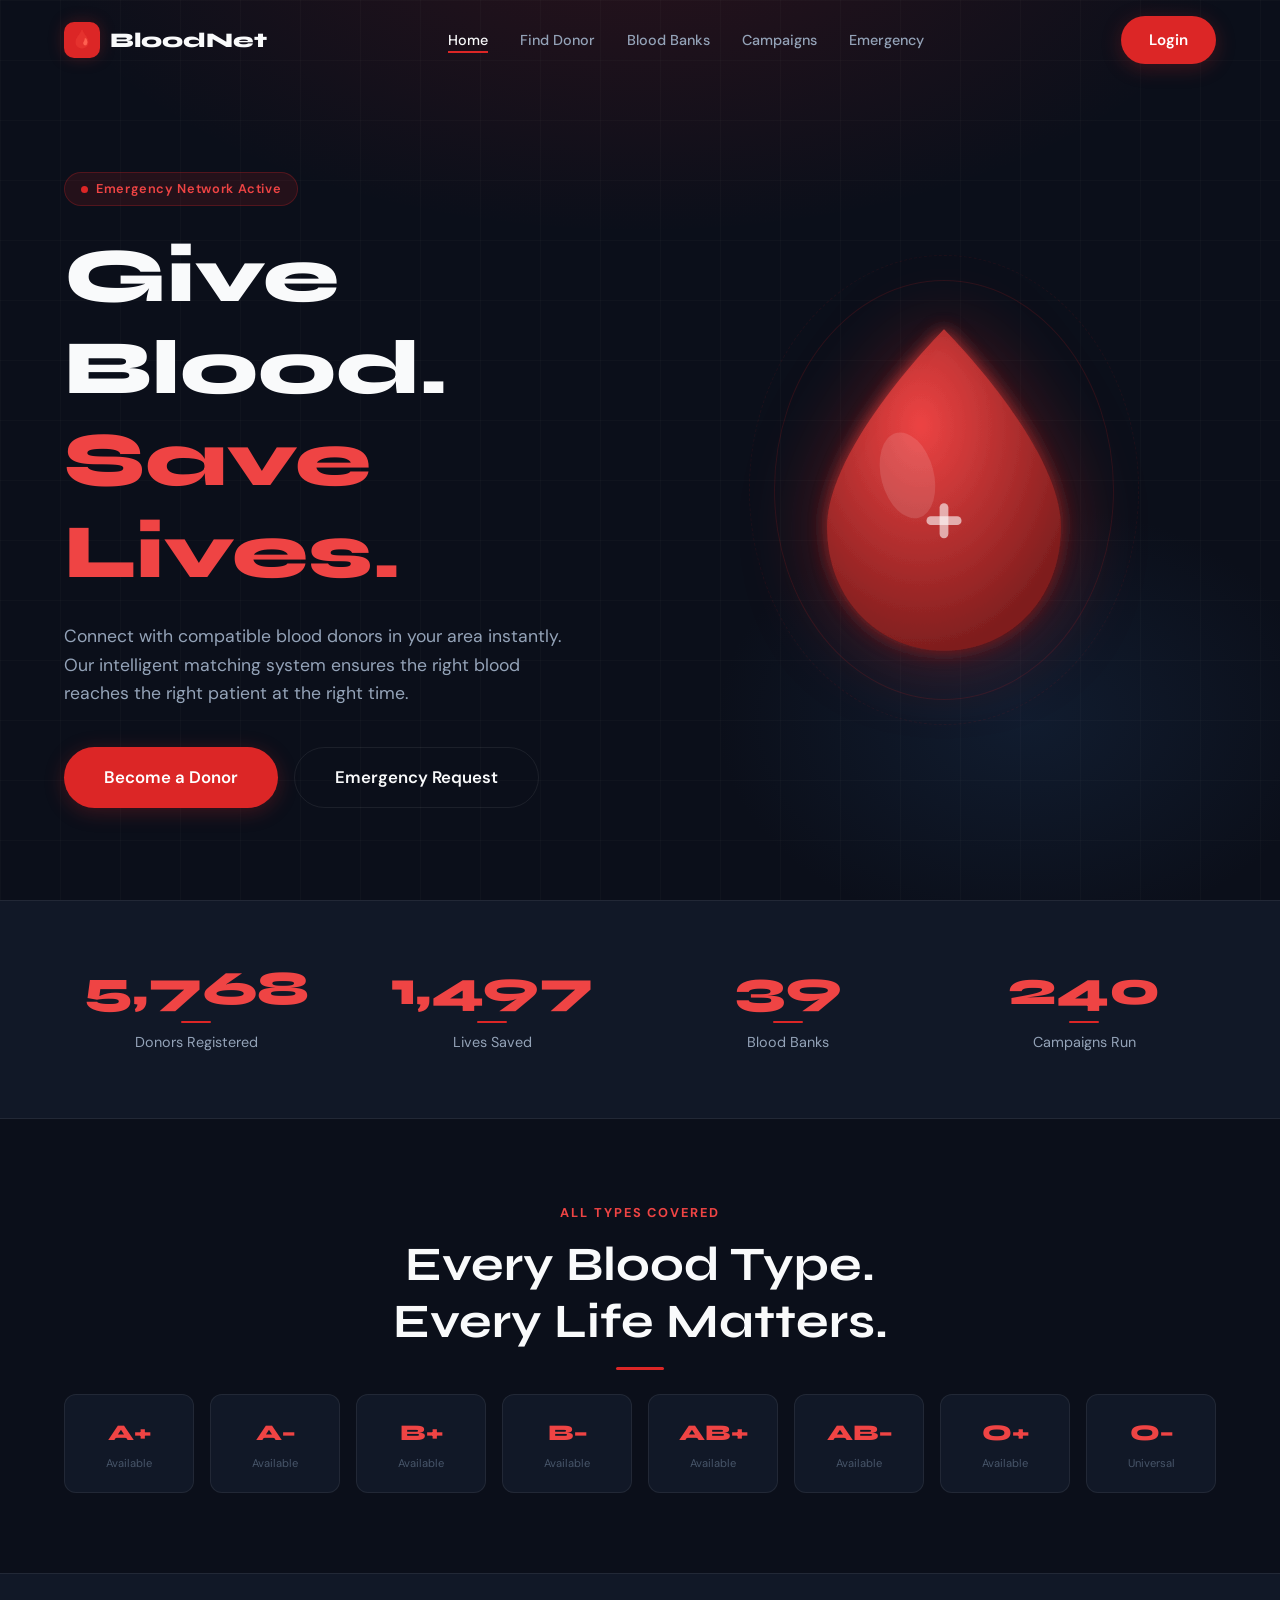
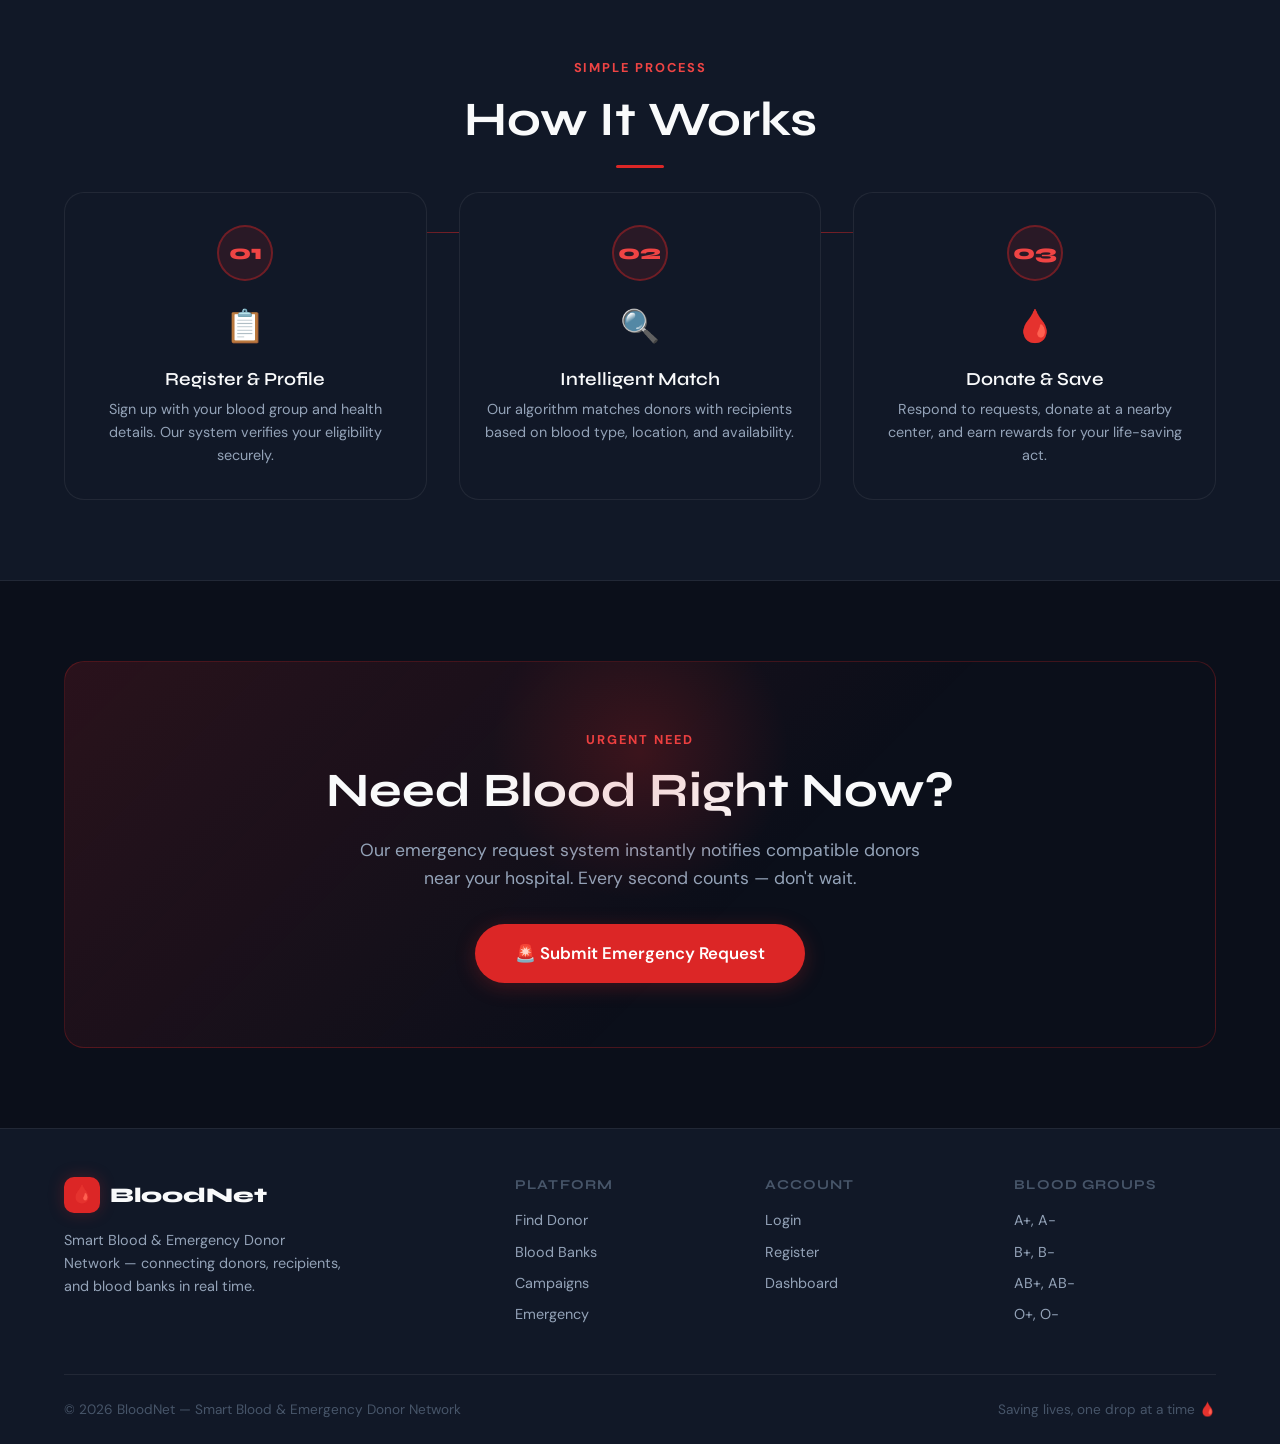
==== public/index.html @ 84cc7db5 "Update: FronteEnd File Pushed" ====
<!DOCTYPE html>
<html lang="en">
<head>
  <meta charset="UTF-8">
  <meta name="viewport" content="width=device-width, initial-scale=1.0">
  <title>Smart Blood &amp; Emergency Donor Network</title>
  <link rel="stylesheet" href="css/style.css">
  <style>
    /* ── Hero ──────────────────────────────────────────────── */
    .hero {
      min-height: 100vh;
      display: flex;
      align-items: center;
      position: relative;
      overflow: hidden;
      padding-top: 5rem;
    }
    .hero__bg {
      position: absolute;
      inset: 0;
      background:
        radial-gradient(ellipse 80% 60% at 50% -10%, rgba(220,38,38,0.15) 0%, transparent 60%),
        radial-gradient(ellipse 40% 40% at 80% 80%, rgba(30,58,95,0.3) 0%, transparent 60%);
      pointer-events: none;
    }
    .hero__grid-overlay {
      position: absolute;
      inset: 0;
      background-image:
        linear-gradient(rgba(255,255,255,0.02) 1px, transparent 1px),
        linear-gradient(90deg, rgba(255,255,255,0.02) 1px, transparent 1px);
      background-size: 60px 60px;
      pointer-events: none;
    }
    .hero__inner {
      position: relative;
      display: grid;
      grid-template-columns: 1fr 1fr;
      gap: 4rem;
      align-items: center;
      max-width: 1200px;
      margin: 0 auto;
      padding: 0 1.5rem;
      width: 100%;
    }
    .hero__eyebrow {
      display: inline-flex;
      align-items: center;
      gap: 0.5rem;
      background: var(--crimson-dim);
      border: 1px solid rgba(220,38,38,0.25);
      border-radius: 50px;
      padding: 0.35rem 1rem;
      font-size: 0.8rem;
      font-weight: 600;
      color: var(--crimson-light);
      letter-spacing: 0.05em;
      margin-bottom: 1.5rem;
    }
    .hero__eyebrow-dot {
      width: 7px; height: 7px;
      background: var(--crimson);
      border-radius: 50%;
      animation: blink 1.5s ease-in-out infinite;
    }
    @keyframes blink {
      0%, 100% { opacity: 1; }
      50%       { opacity: 0.3; }
    }
    .hero__title {
      margin-bottom: 1.5rem;
    }
    .hero__title span {
      color: var(--crimson-light);
      position: relative;
    }
    .hero__subtitle {
      font-size: 1.1rem;
      color: var(--white-dim);
      max-width: 500px;
      margin-bottom: 2.5rem;
    }
    .hero__actions {
      display: flex;
      gap: 1rem;
      flex-wrap: wrap;
    }
    .hero__visual {
      display: flex;
      justify-content: center;
      align-items: center;
    }
    .blood-drop-wrap {
      position: relative;
      width: 300px;
      height: 380px;
    }
    .blood-drop-svg {
      width: 100%;
      height: 100%;
      filter: drop-shadow(0 0 40px rgba(220, 38, 38, 0.4));
      animation: float 4s ease-in-out infinite;
    }
    @keyframes float {
      0%, 100% { transform: translateY(0); }
      50%       { transform: translateY(-18px); }
    }
    .blood-drop-ring {
      position: absolute;
      inset: -20px;
      border: 1px solid rgba(220,38,38,0.15);
      border-radius: 50%;
      animation: spin-slow 20s linear infinite;
    }
    .blood-drop-ring-2 {
      position: absolute;
      inset: -45px;
      border: 1px dashed rgba(220,38,38,0.08);
      border-radius: 50%;
      animation: spin-slow 35s linear infinite reverse;
    }
    @keyframes spin-slow { to { transform: rotate(360deg); } }

    /* ── Stats Section ─────────────────────────────────────── */
    .stats-section {
      background: var(--bg-card);
      border-top: 1px solid var(--border-glass);
      border-bottom: 1px solid var(--border-glass);
      padding: 4rem 0;
    }
    .stats-grid {
      display: grid;
      grid-template-columns: repeat(4, 1fr);
      gap: 2rem;
      text-align: center;
    }
    .stat-item__number {
      font-family: var(--font-display);
      font-size: clamp(2rem, 4vw, 3rem);
      font-weight: 800;
      color: var(--crimson-light);
      line-height: 1;
    }
    .stat-item__label {
      font-size: 0.9rem;
      color: var(--white-dim);
      margin-top: 0.5rem;
    }
    .stat-item__divider {
      width: 30px;
      height: 2px;
      background: var(--crimson);
      margin: 0.5rem auto;
      border-radius: 2px;
    }

    /* ── How It Works ──────────────────────────────────────── */
    .steps-grid {
      display: grid;
      grid-template-columns: repeat(3, 1fr);
      gap: 2rem;
      position: relative;
    }
    .steps-grid::before {
      content: '';
      position: absolute;
      top: 40px;
      left: calc(16.66% + 1rem);
      right: calc(16.66% + 1rem);
      height: 1px;
      background: linear-gradient(90deg, transparent, var(--crimson), transparent);
    }
    .step-card {
      text-align: center;
      padding: 2rem 1.5rem;
      background: var(--bg-card);
      border: 1px solid var(--border-glass);
      border-radius: var(--radius-lg);
      position: relative;
      transition: var(--transition);
    }
    .step-card:hover {
      border-color: rgba(220,38,38,0.3);
      transform: translateY(-6px);
      box-shadow: var(--shadow-glow);
    }
    .step-card__number {
      width: 56px;
      height: 56px;
      background: var(--crimson-dim);
      border: 2px solid rgba(220,38,38,0.4);
      border-radius: 50%;
      display: flex;
      align-items: center;
      justify-content: center;
      font-family: var(--font-display);
      font-size: 1.3rem;
      font-weight: 800;
      color: var(--crimson-light);
      margin: 0 auto 1.25rem;
    }
    .step-card__icon {
      font-size: 2rem;
      margin-bottom: 1rem;
    }
    .step-card h3 { margin-bottom: 0.5rem; font-size: 1.15rem; }
    .step-card p  { font-size: 0.9rem; }

    /* ── Emergency CTA ─────────────────────────────────────── */
    .emergency-cta {
      background: linear-gradient(135deg, rgba(220,38,38,0.15) 0%, rgba(17,24,39,0) 60%);
      border: 1px solid rgba(220,38,38,0.25);
      border-radius: var(--radius-lg);
      padding: 4rem;
      text-align: center;
      position: relative;
      overflow: hidden;
    }
    .emergency-cta::before {
      content: '';
      position: absolute;
      top: -60px; left: 50%;
      transform: translateX(-50%);
      width: 300px; height: 300px;
      background: radial-gradient(circle, rgba(220,38,38,0.2) 0%, transparent 70%);
      pointer-events: none;
    }
    .emergency-cta h2 { margin-bottom: 1rem; }
    .emergency-cta p  { margin-bottom: 2rem; }

    /* ── Blood Types ───────────────────────────────────────── */
    .blood-types-grid {
      display: grid;
      grid-template-columns: repeat(8, 1fr);
      gap: 1rem;
    }
    .blood-type-card {
      background: var(--bg-card);
      border: 1px solid var(--border-glass);
      border-radius: var(--radius);
      padding: 1.25rem 0.5rem;
      text-align: center;
      transition: var(--transition);
      cursor: default;
    }
    .blood-type-card:hover {
      border-color: var(--crimson);
      background: var(--crimson-dim);
      transform: translateY(-4px);
    }
    .blood-type-card__type {
      font-family: var(--font-display);
      font-size: 1.4rem;
      font-weight: 800;
      color: var(--crimson-light);
    }
    .blood-type-card__label {
      font-size: 0.7rem;
      color: var(--white-muted);
      margin-top: 0.25rem;
    }

    /* Responsive */
    @media (max-width: 1024px) {
      .blood-types-grid { grid-template-columns: repeat(4, 1fr); }
      .stats-grid { grid-template-columns: repeat(2, 1fr); }
      .steps-grid::before { display: none; }
    }
    @media (max-width: 768px) {
      .hero__inner { grid-template-columns: 1fr; text-align: center; }
      .hero__subtitle { margin: 0 auto 2.5rem; }
      .hero__actions { justify-content: center; }
      .hero__visual { display: none; }
      .blood-types-grid { grid-template-columns: repeat(4, 1fr); }
      .steps-grid { grid-template-columns: 1fr; }
      .emergency-cta { padding: 2.5rem 1.5rem; }
    }
    @media (max-width: 480px) {
      .blood-types-grid { grid-template-columns: repeat(2, 1fr); }
      .stats-grid { grid-template-columns: 1fr 1fr; }
    }
  </style>
</head>
<body>

  <!-- ── Navbar ──────────────────────────────────────────────── -->
  <nav class="navbar">
    <div class="navbar__inner">
      <a href="index.html" class="navbar__logo">
        <div class="navbar__logo-icon">🩸</div>
        BloodNet
      </a>
      <ul class="navbar__links">
        <li><a href="index.html" class="active">Home</a></li>
        <li><a href="find-donor.html">Find Donor</a></li>
        <li><a href="blood-banks.html">Blood Banks</a></li>
        <li><a href="campaigns.html">Campaigns</a></li>
        <li><a href="emergency.html">Emergency</a></li>
      </ul>
      <a href="login.html" class="btn btn-primary navbar__cta">Login</a>
      <div class="navbar__hamburger" id="hamburger">
        <span></span><span></span><span></span>
      </div>
    </div>
  </nav>

  <!-- ── Mobile Nav ──────────────────────────────────────────── -->
  <div class="mobile-nav" id="mobileNav">
    <button class="mobile-nav__close" id="mobileClose">✕</button>
    <a href="index.html">Home</a>
    <a href="find-donor.html">Find Donor</a>
    <a href="blood-banks.html">Blood Banks</a>
    <a href="campaigns.html">Campaigns</a>
    <a href="emergency.html">Emergency</a>
    <a href="login.html" class="btn btn-primary">Login</a>
  </div>

  <!-- ── Hero ────────────────────────────────────────────────── -->
  <section class="hero">
    <div class="hero__bg"></div>
    <div class="hero__grid-overlay"></div>
    <div class="hero__inner">
      <div class="hero__content">
        <div class="hero__eyebrow">
          <span class="hero__eyebrow-dot"></span>
          Emergency Network Active
        </div>
        <h1 class="hero__title">
          Give Blood.<br>
          <span>Save Lives.</span>
        </h1>
        <p class="hero__subtitle">
          Connect with compatible blood donors in your area instantly. Our intelligent
          matching system ensures the right blood reaches the right patient at the right time.
        </p>
        <div class="hero__actions">
          <a href="login.html" class="btn btn-primary btn-lg btn-pulse">Become a Donor</a>
          <a href="emergency.html" class="btn btn-outline btn-lg">Emergency Request</a>
        </div>
      </div>
      <div class="hero__visual">
        <div class="blood-drop-wrap">
          <div class="blood-drop-ring"></div>
          <div class="blood-drop-ring-2"></div>
          <svg class="blood-drop-svg" viewBox="0 0 200 260" fill="none" xmlns="http://www.w3.org/2000/svg">
            <defs>
              <radialGradient id="dropGrad" cx="40%" cy="30%" r="70%">
                <stop offset="0%" stop-color="#ef4444" stop-opacity="0.9"/>
                <stop offset="100%" stop-color="#7f1d1d" stop-opacity="1"/>
              </radialGradient>
              <filter id="glow">
                <feGaussianBlur stdDeviation="6" result="coloredBlur"/>
                <feMerge><feMergeNode in="coloredBlur"/><feMergeNode in="SourceGraphic"/></feMerge>
              </filter>
            </defs>
            <!-- Drop shape -->
            <path d="M100 20 C100 20, 20 100, 20 155 C20 207, 57 240, 100 240 C143 240, 180 207, 180 155 C180 100, 100 20, 100 20 Z"
                  fill="url(#dropGrad)" filter="url(#glow)"/>
            <!-- Highlight -->
            <ellipse cx="75" cy="120" rx="18" ry="30" fill="white" fill-opacity="0.12" transform="rotate(-15 75 120)"/>
            <!-- Cross symbol -->
            <rect x="88" y="148" width="24" height="6" rx="3" fill="white" fill-opacity="0.6"/>
            <rect x="97" y="139" width="6" height="24" rx="3" fill="white" fill-opacity="0.6"/>
          </svg>
        </div>
      </div>
    </div>
  </section>

  <!-- ── Live Stats ───────────────────────────────────────────── -->
  <section class="stats-section">
    <div class="container">
      <div class="stats-grid">
        <div class="stat-item reveal">
          <div class="stat-item__number" data-target="12480">0</div>
          <div class="stat-item__divider"></div>
          <div class="stat-item__label">Donors Registered</div>
        </div>
        <div class="stat-item reveal reveal-delay-1">
          <div class="stat-item__number" data-target="3240">0</div>
          <div class="stat-item__divider"></div>
          <div class="stat-item__label">Lives Saved</div>
        </div>
        <div class="stat-item reveal reveal-delay-2">
          <div class="stat-item__number" data-target="86">0</div>
          <div class="stat-item__divider"></div>
          <div class="stat-item__label">Blood Banks</div>
        </div>
        <div class="stat-item reveal reveal-delay-3">
          <div class="stat-item__number" data-target="520">0</div>
          <div class="stat-item__divider"></div>
          <div class="stat-item__label">Campaigns Run</div>
        </div>
      </div>
    </div>
  </section>

  <!-- ── Blood Types ──────────────────────────────────────────── -->
  <section class="section">
    <div class="container">
      <div class="text-center mb-3">
        <span class="section-label">All Types Covered</span>
        <h2 class="section-title">Every Blood Type.<br>Every Life Matters.</h2>
        <div class="divider divider-center"></div>
      </div>
      <div class="blood-types-grid">
        <div class="blood-type-card reveal">
          <div class="blood-type-card__type">A+</div>
          <div class="blood-type-card__label">Available</div>
        </div>
        <div class="blood-type-card reveal reveal-delay-1">
          <div class="blood-type-card__type">A−</div>
          <div class="blood-type-card__label">Available</div>
        </div>
        <div class="blood-type-card reveal reveal-delay-2">
          <div class="blood-type-card__type">B+</div>
          <div class="blood-type-card__label">Available</div>
        </div>
        <div class="blood-type-card reveal reveal-delay-3">
          <div class="blood-type-card__type">B−</div>
          <div class="blood-type-card__label">Available</div>
        </div>
        <div class="blood-type-card reveal">
          <div class="blood-type-card__type">AB+</div>
          <div class="blood-type-card__label">Available</div>
        </div>
        <div class="blood-type-card reveal reveal-delay-1">
          <div class="blood-type-card__type">AB−</div>
          <div class="blood-type-card__label">Available</div>
        </div>
        <div class="blood-type-card reveal reveal-delay-2">
          <div class="blood-type-card__type">O+</div>
          <div class="blood-type-card__label">Available</div>
        </div>
        <div class="blood-type-card reveal reveal-delay-3">
          <div class="blood-type-card__type">O−</div>
          <div class="blood-type-card__label">Universal</div>
        </div>
      </div>
    </div>
  </section>

  <!-- ── How It Works ─────────────────────────────────────────── -->
  <section class="section" style="background: var(--bg-card); border-top: 1px solid var(--border-glass); border-bottom: 1px solid var(--border-glass);">
    <div class="container">
      <div class="text-center mb-3">
        <span class="section-label">Simple Process</span>
        <h2 class="section-title">How It Works</h2>
        <div class="divider divider-center"></div>
      </div>
      <div class="steps-grid">
        <div class="step-card reveal">
          <div class="step-card__number">01</div>
          <div class="step-card__icon">📋</div>
          <h3>Register &amp; Profile</h3>
          <p>Sign up with your blood group and health details. Our system verifies your eligibility securely.</p>
        </div>
        <div class="step-card reveal reveal-delay-2">
          <div class="step-card__number">02</div>
          <div class="step-card__icon">🔍</div>
          <h3>Intelligent Match</h3>
          <p>Our algorithm matches donors with recipients based on blood type, location, and availability.</p>
        </div>
        <div class="step-card reveal reveal-delay-4">
          <div class="step-card__number">03</div>
          <div class="step-card__icon">🩸</div>
          <h3>Donate &amp; Save</h3>
          <p>Respond to requests, donate at a nearby center, and earn rewards for your life-saving act.</p>
        </div>
      </div>
    </div>
  </section>

  <!-- ── Emergency CTA ────────────────────────────────────────── -->
  <section class="section">
    <div class="container">
      <div class="emergency-cta reveal">
        <span class="section-label">Urgent Need</span>
        <h2>Need Blood Right Now?</h2>
        <p class="section-subtitle" style="margin: 0 auto 2rem;">
          Our emergency request system instantly notifies compatible donors near your hospital.
          Every second counts — don't wait.
        </p>
        <a href="emergency.html" class="btn btn-primary btn-lg btn-pulse">
          🚨 Submit Emergency Request
        </a>
      </div>
    </div>
  </section>

  <!-- ── Footer ───────────────────────────────────────────────── -->
  <footer class="footer">
    <div class="container">
      <div class="footer__grid">
        <div class="footer__brand">
          <div class="navbar__logo" style="margin-bottom: 1rem;">
            <div class="navbar__logo-icon">🩸</div>
            BloodNet
          </div>
          <p>Smart Blood &amp; Emergency Donor Network — connecting donors, recipients, and blood banks in real time.</p>
        </div>
        <div class="footer__col">
          <h4>Platform</h4>
          <a href="find-donor.html">Find Donor</a>
          <a href="blood-banks.html">Blood Banks</a>
          <a href="campaigns.html">Campaigns</a>
          <a href="emergency.html">Emergency</a>
        </div>
        <div class="footer__col">
          <h4>Account</h4>
          <a href="login.html">Login</a>
          <a href="login.html#register">Register</a>
          <a href="dashboard.html">Dashboard</a>
        </div>
        <div class="footer__col">
          <h4>Blood Groups</h4>
          <a href="find-donor.html">A+, A−</a>
          <a href="find-donor.html">B+, B−</a>
          <a href="find-donor.html">AB+, AB−</a>
          <a href="find-donor.html">O+, O−</a>
        </div>
      </div>
      <div class="footer__bottom">
        <span>© 2026 BloodNet — Smart Blood &amp; Emergency Donor Network</span>
        <span>Saving lives, one drop at a time 🩸</span>
      </div>
    </div>
  </footer>

  <script src="js/main.js"></script>
</body>
</html>
---- public/css/style.css ----
/* ============================================================
   SMART BLOOD DONOR SYSTEM — Global Stylesheet
   Dark theme: navy/charcoal base, crimson accent, clean whites
   ============================================================ */

@import url('https://fonts.googleapis.com/css2?family=Syne:wght@400;600;700;800&family=DM+Sans:wght@300;400;500;600&display=swap');

/* ── CSS Variables ─────────────────────────────────────────── */
:root {
  --bg-base:       #0b0f1a;
  --bg-card:       #111827;
  --bg-card-2:     #161d2e;
  --bg-glass:      rgba(17, 24, 39, 0.7);
  --border-glass:  rgba(255, 255, 255, 0.07);
  --crimson:       #dc2626;
  --crimson-light: #ef4444;
  --crimson-glow:  rgba(220, 38, 38, 0.25);
  --crimson-dim:   rgba(220, 38, 38, 0.12);
  --navy:          #1e3a5f;
  --white:         #f9fafb;
  --white-dim:     #94a3b8;
  --white-muted:   #475569;
  --success:       #10b981;
  --warning:       #f59e0b;
  --font-display:  'Syne', sans-serif;
  --font-body:     'DM Sans', sans-serif;
  --radius:        12px;
  --radius-lg:     20px;
  --transition:    all 0.3s cubic-bezier(0.4, 0, 0.2, 1);
  --shadow-card:   0 4px 24px rgba(0, 0, 0, 0.4);
  --shadow-glow:   0 0 40px rgba(220, 38, 38, 0.2);
}

/* ── Reset ─────────────────────────────────────────────────── */
*, *::before, *::after { box-sizing: border-box; margin: 0; padding: 0; }
html { scroll-behavior: smooth; font-size: 16px; }
body {
  font-family: var(--font-body);
  background: var(--bg-base);
  color: var(--white);
  line-height: 1.6;
  overflow-x: hidden;
}
img { max-width: 100%; display: block; }
a { color: inherit; text-decoration: none; }
ul { list-style: none; }
button { cursor: pointer; border: none; background: none; font-family: inherit; }
input, select, textarea { font-family: inherit; }

/* ── Typography ────────────────────────────────────────────── */
h1, h2, h3, h4, h5 { font-family: var(--font-display); line-height: 1.2; }
h1 { font-size: clamp(2.5rem, 6vw, 5rem); font-weight: 800; }
h2 { font-size: clamp(1.8rem, 4vw, 3rem); font-weight: 700; }
h3 { font-size: clamp(1.2rem, 2.5vw, 1.8rem); font-weight: 600; }
p  { color: var(--white-dim); }

.text-crimson { color: var(--crimson-light); }
.text-muted   { color: var(--white-muted); }
.text-center  { text-align: center; }

/* ── Layout Utilities ──────────────────────────────────────── */
.container {
  max-width: 1200px;
  margin: 0 auto;
  padding: 0 1.5rem;
}
.section { padding: 5rem 0; }
.section-sm { padding: 3rem 0; }
.grid-2 { display: grid; grid-template-columns: repeat(2, 1fr); gap: 2rem; }
.grid-3 { display: grid; grid-template-columns: repeat(3, 1fr); gap: 2rem; }
.grid-4 { display: grid; grid-template-columns: repeat(4, 1fr); gap: 1.5rem; }
.flex    { display: flex; }
.flex-center { display: flex; align-items: center; justify-content: center; }
.flex-between { display: flex; align-items: center; justify-content: space-between; }
.gap-1 { gap: 0.5rem; }
.gap-2 { gap: 1rem; }
.gap-3 { gap: 1.5rem; }
.mt-1 { margin-top: 0.5rem; }
.mt-2 { margin-top: 1rem; }
.mt-3 { margin-top: 1.5rem; }
.mb-2 { margin-bottom: 1rem; }
.mb-3 { margin-bottom: 1.5rem; }

/* ── Glassmorphism Card ────────────────────────────────────── */
.glass-card {
  background: var(--bg-glass);
  backdrop-filter: blur(16px);
  -webkit-backdrop-filter: blur(16px);
  border: 1px solid var(--border-glass);
  border-radius: var(--radius-lg);
  padding: 2rem;
  transition: var(--transition);
}
.glass-card:hover {
  border-color: rgba(220, 38, 38, 0.3);
  box-shadow: var(--shadow-glow);
  transform: translateY(-4px);
}

/* ── Buttons ───────────────────────────────────────────────── */
.btn {
  display: inline-flex;
  align-items: center;
  gap: 0.5rem;
  padding: 0.75rem 1.75rem;
  border-radius: 50px;
  font-weight: 600;
  font-size: 0.95rem;
  transition: var(--transition);
  white-space: nowrap;
}
.btn-primary {
  background: var(--crimson);
  color: #fff;
  box-shadow: 0 4px 20px var(--crimson-glow);
}
.btn-primary:hover {
  background: var(--crimson-light);
  box-shadow: 0 6px 30px rgba(220, 38, 38, 0.5);
  transform: translateY(-2px);
}
.btn-outline {
  background: transparent;
  color: var(--white);
  border: 1.5px solid var(--border-glass);
}
.btn-outline:hover {
  border-color: var(--crimson-light);
  color: var(--crimson-light);
  background: var(--crimson-dim);
}
.btn-ghost {
  background: var(--crimson-dim);
  color: var(--crimson-light);
}
.btn-ghost:hover {
  background: var(--crimson-glow);
}
.btn-lg { padding: 1rem 2.5rem; font-size: 1.05rem; }
.btn-sm { padding: 0.5rem 1.2rem; font-size: 0.875rem; }

/* Pulse animation on CTA */
@keyframes pulse-ring {
  0%   { box-shadow: 0 0 0 0 rgba(220, 38, 38, 0.6); }
  70%  { box-shadow: 0 0 0 14px rgba(220, 38, 38, 0); }
  100% { box-shadow: 0 0 0 0 rgba(220, 38, 38, 0); }
}
.btn-pulse { animation: pulse-ring 2s infinite; }

/* ── Blood Group Badge ─────────────────────────────────────── */
.badge {
  display: inline-flex;
  align-items: center;
  padding: 0.25rem 0.75rem;
  border-radius: 50px;
  font-size: 0.8rem;
  font-weight: 700;
  font-family: var(--font-display);
}
.badge-blood {
  background: var(--crimson-dim);
  color: var(--crimson-light);
  border: 1px solid rgba(220, 38, 38, 0.3);
}
.badge-success {
  background: rgba(16, 185, 129, 0.12);
  color: var(--success);
  border: 1px solid rgba(16, 185, 129, 0.3);
}
.badge-warning {
  background: rgba(245, 158, 11, 0.12);
  color: var(--warning);
  border: 1px solid rgba(245, 158, 11, 0.3);
}

/* ── Section Heading ───────────────────────────────────────── */
.section-label {
  display: inline-block;
  font-size: 0.8rem;
  font-weight: 700;
  letter-spacing: 0.15em;
  text-transform: uppercase;
  color: var(--crimson-light);
  margin-bottom: 0.75rem;
}
.section-title {
  margin-bottom: 1rem;
}
.section-subtitle {
  color: var(--white-dim);
  font-size: 1.1rem;
  max-width: 560px;
}

/* ── Divider ───────────────────────────────────────────────── */
.divider {
  width: 48px;
  height: 3px;
  background: var(--crimson);
  border-radius: 2px;
  margin: 1rem 0 1.5rem;
}
.divider-center { margin: 1rem auto 1.5rem; }

/* ── Navbar ────────────────────────────────────────────────── */
.navbar {
  position: fixed;
  top: 0; left: 0; right: 0;
  z-index: 1000;
  padding: 1rem 0;
  transition: var(--transition);
}
.navbar.scrolled {
  background: rgba(11, 15, 26, 0.95);
  backdrop-filter: blur(20px);
  -webkit-backdrop-filter: blur(20px);
  border-bottom: 1px solid var(--border-glass);
  padding: 0.75rem 0;
}
.navbar__inner {
  display: flex;
  align-items: center;
  justify-content: space-between;
  max-width: 1200px;
  margin: 0 auto;
  padding: 0 1.5rem;
}
.navbar__logo {
  display: flex;
  align-items: center;
  gap: 0.6rem;
  font-family: var(--font-display);
  font-size: 1.3rem;
  font-weight: 800;
}
.navbar__logo-icon {
  width: 36px;
  height: 36px;
  background: var(--crimson);
  border-radius: 10px;
  display: flex;
  align-items: center;
  justify-content: center;
  font-size: 1.1rem;
  box-shadow: 0 0 16px var(--crimson-glow);
}
.navbar__links {
  display: flex;
  align-items: center;
  gap: 2rem;
}
.navbar__links a {
  font-size: 0.9rem;
  font-weight: 500;
  color: var(--white-dim);
  transition: var(--transition);
  position: relative;
}
.navbar__links a::after {
  content: '';
  position: absolute;
  bottom: -4px; left: 0;
  width: 0; height: 2px;
  background: var(--crimson);
  transition: width 0.3s ease;
}
.navbar__links a:hover,
.navbar__links a.active {
  color: var(--white);
}
.navbar__links a:hover::after,
.navbar__links a.active::after {
  width: 100%;
}
.navbar__cta { margin-left: 1rem; }
.navbar__hamburger {
  display: none;
  flex-direction: column;
  gap: 5px;
  padding: 6px;
  cursor: pointer;
}
.navbar__hamburger span {
  display: block;
  width: 24px;
  height: 2px;
  background: var(--white);
  border-radius: 2px;
  transition: var(--transition);
}
.navbar__hamburger.open span:nth-child(1) { transform: rotate(45deg) translate(5px, 5px); }
.navbar__hamburger.open span:nth-child(2) { opacity: 0; }
.navbar__hamburger.open span:nth-child(3) { transform: rotate(-45deg) translate(5px, -5px); }

/* ── Mobile Nav ────────────────────────────────────────────── */
.mobile-nav {
  display: none;
  position: fixed;
  top: 0; left: 0; right: 0; bottom: 0;
  background: var(--bg-base);
  z-index: 999;
  flex-direction: column;
  align-items: center;
  justify-content: center;
  gap: 2rem;
}
.mobile-nav.open { display: flex; }
.mobile-nav a {
  font-family: var(--font-display);
  font-size: 1.8rem;
  font-weight: 700;
  color: var(--white-dim);
  transition: var(--transition);
}
.mobile-nav a:hover { color: var(--crimson-light); }
.mobile-nav__close {
  position: absolute;
  top: 1.5rem; right: 1.5rem;
  font-size: 1.5rem;
  color: var(--white-dim);
}

/* ── Footer ────────────────────────────────────────────────── */
.footer {
  background: var(--bg-card);
  border-top: 1px solid var(--border-glass);
  padding: 3rem 0 1.5rem;
}
.footer__grid {
  display: grid;
  grid-template-columns: 2fr 1fr 1fr 1fr;
  gap: 3rem;
  margin-bottom: 2.5rem;
}
.footer__brand p {
  color: var(--white-dim);
  font-size: 0.9rem;
  margin-top: 0.75rem;
  max-width: 280px;
}
.footer__col h4 {
  font-size: 0.85rem;
  font-weight: 700;
  letter-spacing: 0.08em;
  text-transform: uppercase;
  color: var(--white-muted);
  margin-bottom: 1rem;
}
.footer__col a {
  display: block;
  color: var(--white-dim);
  font-size: 0.9rem;
  margin-bottom: 0.5rem;
  transition: var(--transition);
}
.footer__col a:hover { color: var(--crimson-light); }
.footer__bottom {
  border-top: 1px solid var(--border-glass);
  padding-top: 1.5rem;
  display: flex;
  align-items: center;
  justify-content: space-between;
  color: var(--white-muted);
  font-size: 0.85rem;
}

/* ── Form Elements ─────────────────────────────────────────── */
.form-group { margin-bottom: 1.25rem; }
.form-group label {
  display: block;
  font-size: 0.875rem;
  font-weight: 500;
  color: var(--white-dim);
  margin-bottom: 0.4rem;
}
.form-control {
  width: 100%;
  padding: 0.75rem 1rem;
  background: rgba(255,255,255,0.04);
  border: 1px solid var(--border-glass);
  border-radius: var(--radius);
  color: var(--white);
  font-size: 0.95rem;
  transition: var(--transition);
  outline: none;
}
.form-control:focus {
  border-color: var(--crimson);
  background: rgba(220, 38, 38, 0.05);
  box-shadow: 0 0 0 3px var(--crimson-dim);
}
.form-control::placeholder { color: var(--white-muted); }
select.form-control option { background: var(--bg-card); }
.form-error {
  font-size: 0.8rem;
  color: var(--crimson-light);
  margin-top: 0.3rem;
  display: none;
}
.form-error.show { display: block; }

/* ── Scroll-reveal ─────────────────────────────────────────── */
.reveal {
  opacity: 0;
  transform: translateY(30px);
  transition: opacity 0.6s ease, transform 0.6s ease;
}
.reveal.visible {
  opacity: 1;
  transform: translateY(0);
}
.reveal-delay-1 { transition-delay: 0.1s; }
.reveal-delay-2 { transition-delay: 0.2s; }
.reveal-delay-3 { transition-delay: 0.3s; }
.reveal-delay-4 { transition-delay: 0.4s; }

/* ── Search / Filter Bar ───────────────────────────────────── */
.filter-bar {
  background: var(--bg-card);
  border: 1px solid var(--border-glass);
  border-radius: var(--radius-lg);
  padding: 1.5rem;
  display: flex;
  gap: 1rem;
  flex-wrap: wrap;
  align-items: flex-end;
  margin-bottom: 2rem;
}
.filter-bar .form-group { margin-bottom: 0; flex: 1; min-width: 140px; }

/* ── Page Hero (inner pages) ───────────────────────────────── */
.page-hero {
  padding: 8rem 0 4rem;
  text-align: center;
  position: relative;
}
.page-hero::before {
  content: '';
  position: absolute;
  top: 0; left: 50%; transform: translateX(-50%);
  width: 600px; height: 600px;
  background: radial-gradient(circle, rgba(220,38,38,0.08) 0%, transparent 70%);
  pointer-events: none;
}

/* ── Scrollbar ─────────────────────────────────────────────── */
::-webkit-scrollbar { width: 6px; }
::-webkit-scrollbar-track { background: var(--bg-base); }
::-webkit-scrollbar-thumb { background: var(--crimson); border-radius: 3px; }

/* ── Responsive ────────────────────────────────────────────── */
@media (max-width: 1024px) {
  .grid-4 { grid-template-columns: repeat(2, 1fr); }
  .footer__grid { grid-template-columns: 1fr 1fr; gap: 2rem; }
}
@media (max-width: 768px) {
  .navbar__links, .navbar__cta { display: none; }
  .navbar__hamburger { display: flex; }
  .grid-2, .grid-3, .grid-4 { grid-template-columns: 1fr; }
  .filter-bar { flex-direction: column; }
  .footer__grid { grid-template-columns: 1fr; gap: 1.5rem; }
  .footer__bottom { flex-direction: column; gap: 0.5rem; text-align: center; }
  h1 { font-size: 2.2rem; }
}
@media (max-width: 480px) {
  .container { padding: 0 1rem; }
  .section { padding: 3.5rem 0; }
  .glass-card { padding: 1.25rem; }
}
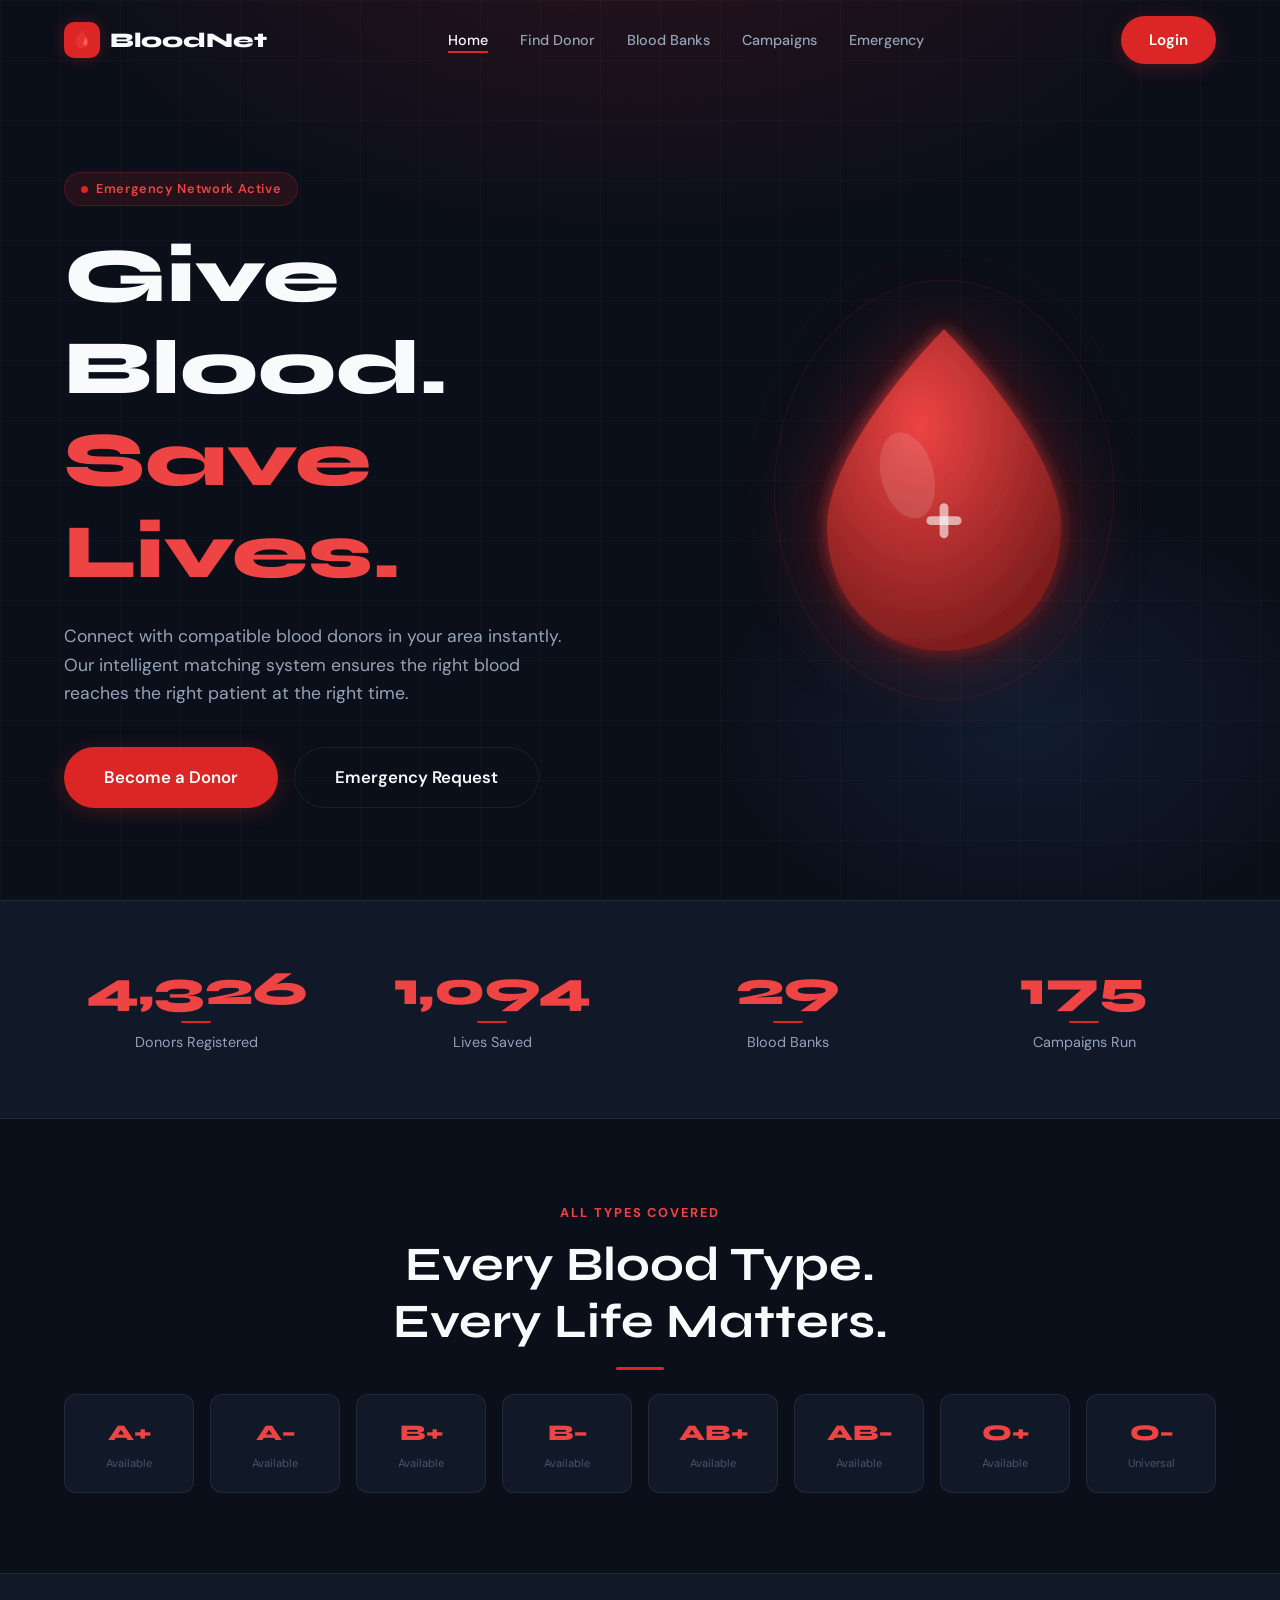
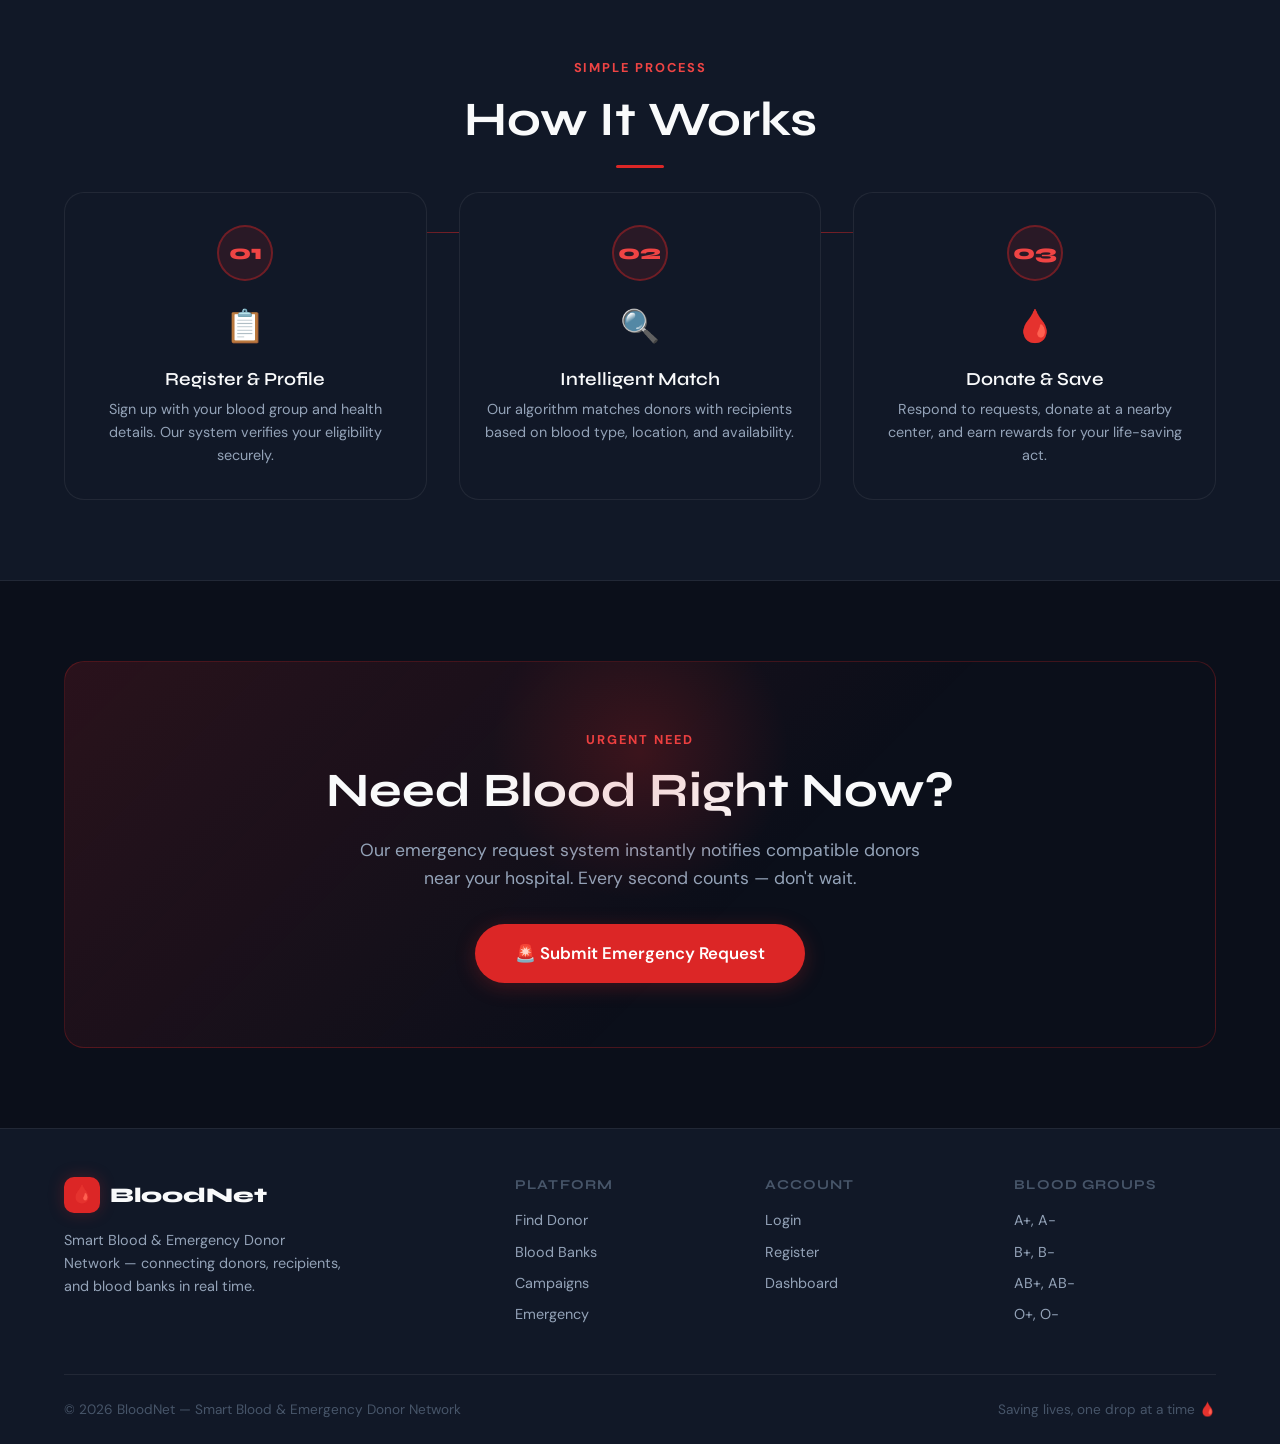
==== commit 68a7f188: "Update: backedn Update, datbase created" ====
--- a/public/index.html
+++ b/public/index.html
@@ -510,7 +510,7 @@
           <h4>Account</h4>
           <a href="login.html">Login</a>
           <a href="login.html#register">Register</a>
-          <a href="dashboard.html">Dashboard</a>
+          <a href="dashboard.php">Dashboard</a>
         </div>
         <div class="footer__col">
           <h4>Blood Groups</h4>
